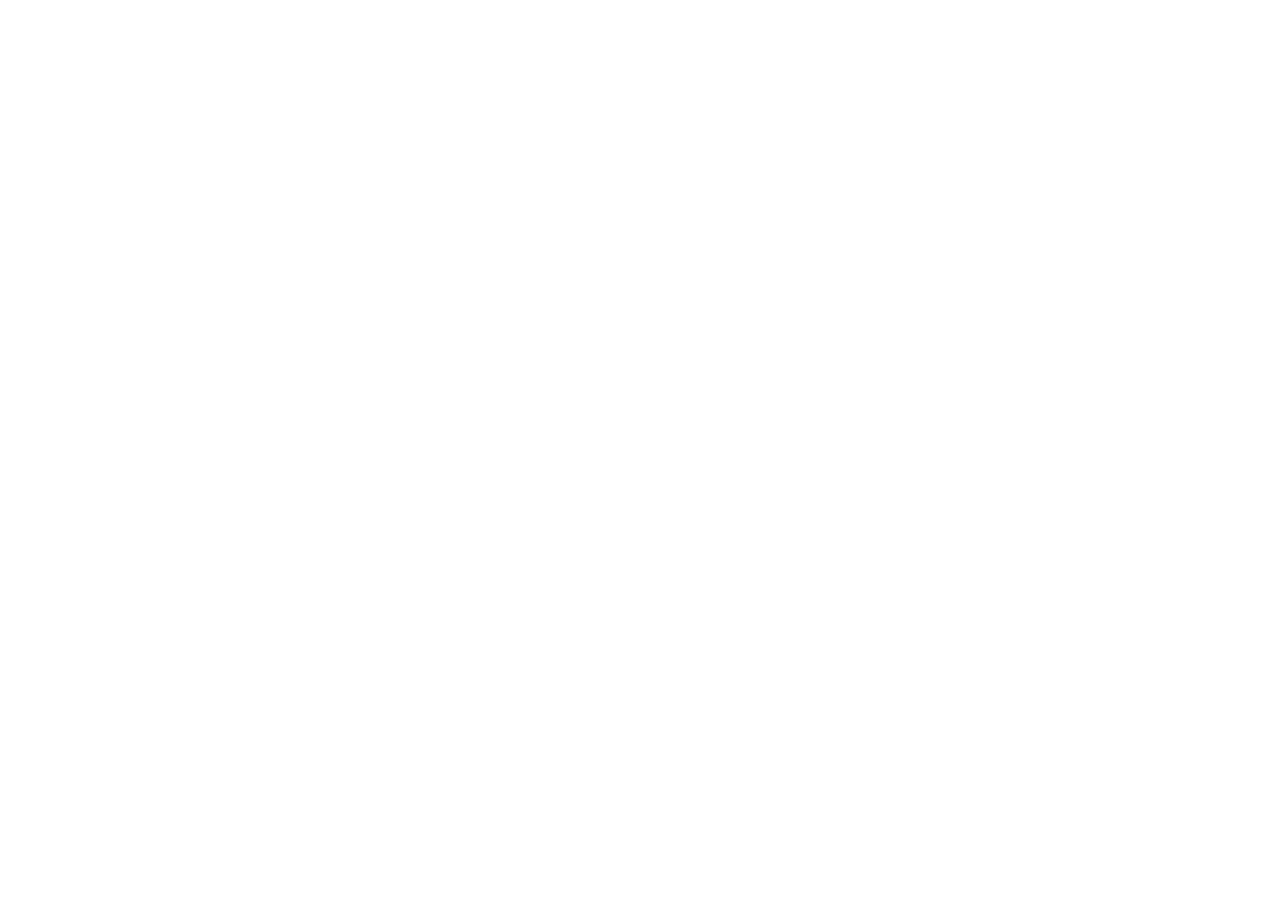
==== index.html @ 3b9918c1 "ready for project" ====
<!DOCTYPE html>
<html lang="en">
<head>
    <meta charset="UTF-8">
    <meta http-equiv="X-UA-Compatible" content="IE=edge">
    <meta name="viewport" content="width=device-width, initial-scale=1.0">
    <title>world-cup</title>
    <!-- font-awesome -->
    <link rel="stylesheet" href="https://cdnjs.cloudflare.com/ajax/libs/font-awesome/6.1.1/css/all.min.css">

    <!-- css file  -->
    <link rel="stylesheet" href="css/style.css">
</head>
<body>
    
</body>
</html>
---- css/style.css ----
/*==========================
    Google Fonts Poppins
================================*/
@import url('https://fonts.googleapis.com/css2?family=Exo+2:wght@400;500;600;700&family=Inter:wght@400;600;700&family=Oswald:wght@400;600;700&family=Poppins:wght@400;500;600&display=swap');



/* =====================
    Website map
    1. header
       * .header-container
        1.1 .navigation
            1. .logo
            2. .navbar

        1.2 .header-banner
            1. .banner-content
            2. .banner-image
    2. main
        2.1 company-logo
            1. logos

        2.2 electric-device
            1. collection-title
            2. devices
        2.3 feature-product
            1 .product-container
            2. .product-image
            3. .product-content
    3. footer
        1. container
         2.social-icons
===========================*/



/* ================================
    Typography
===================================*/
*{
    margin:0;
    padding:0;
    box-sizing:border-box;
    transition:all .2s linear;
    text-decoration:none;
    list-style:none;
}
ul {
    list-style:none;
}
body {
    font-family:"Poppins", sans-serif;
}
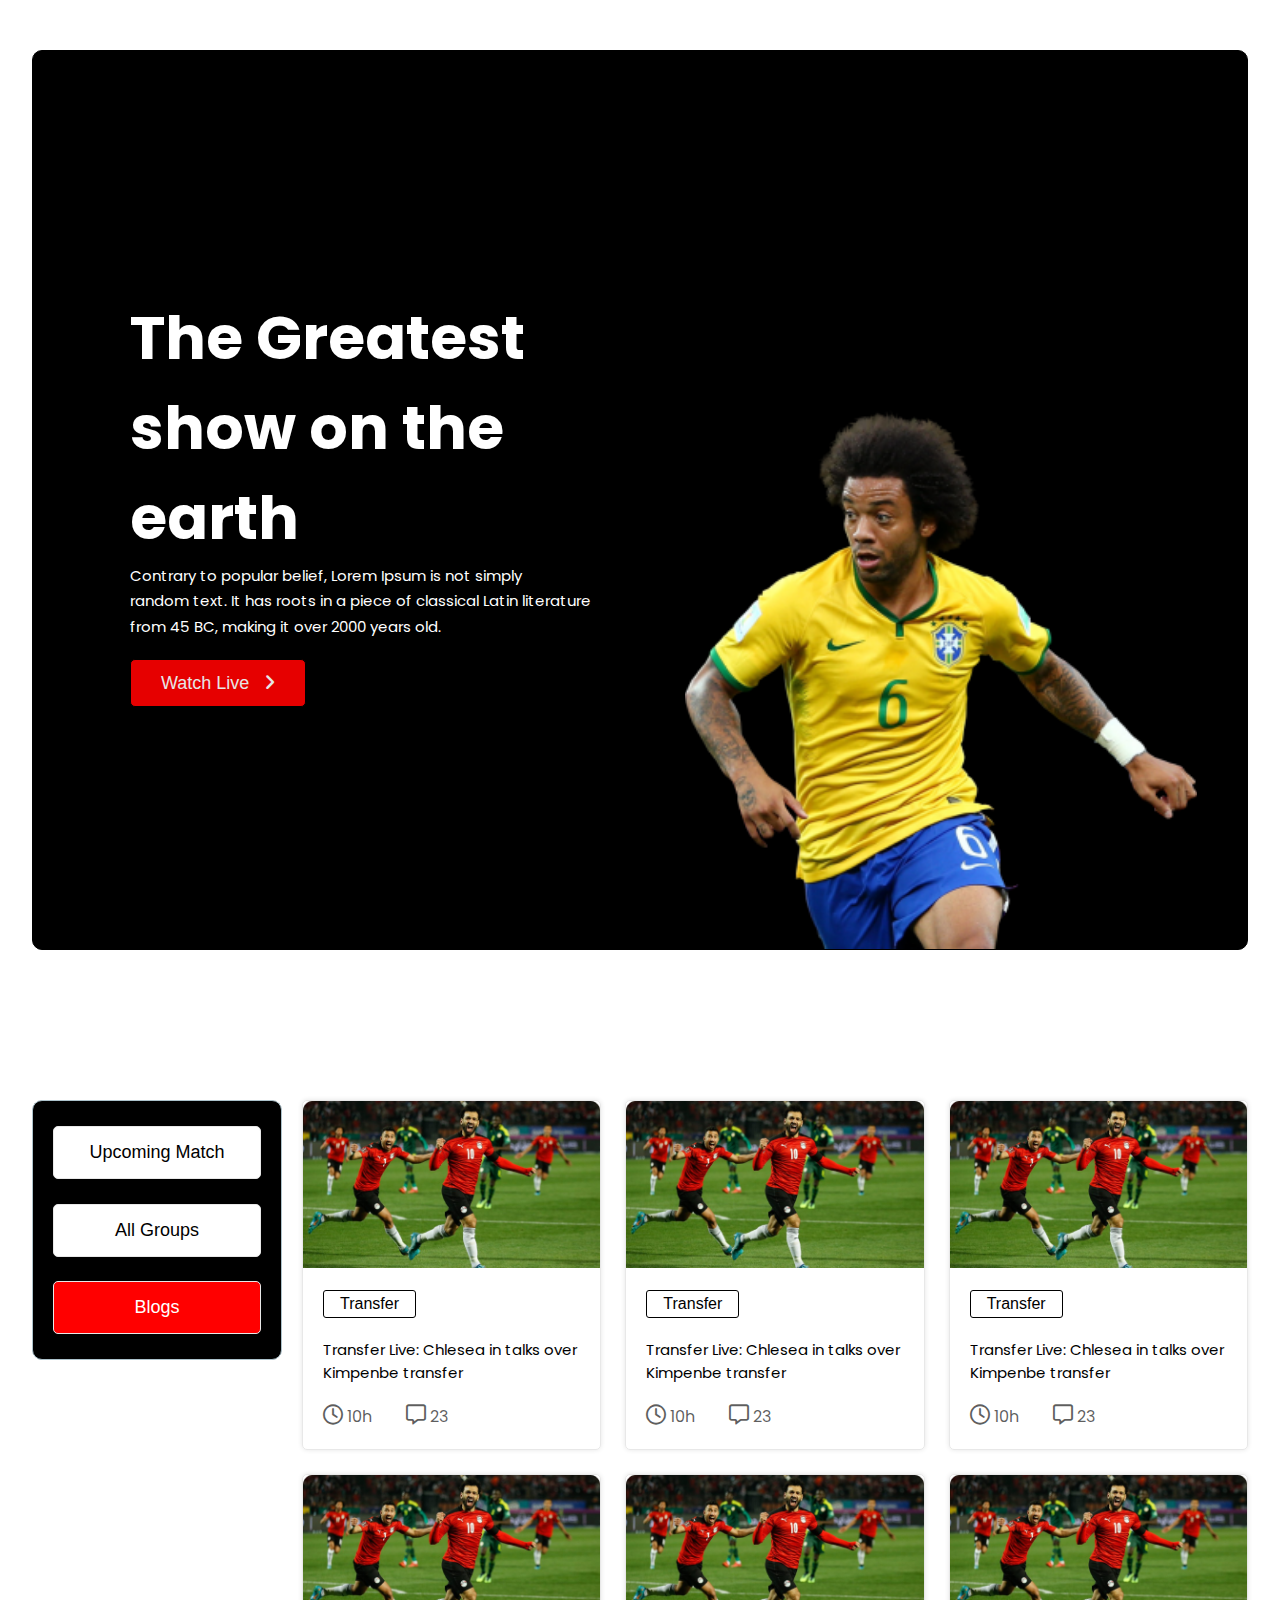
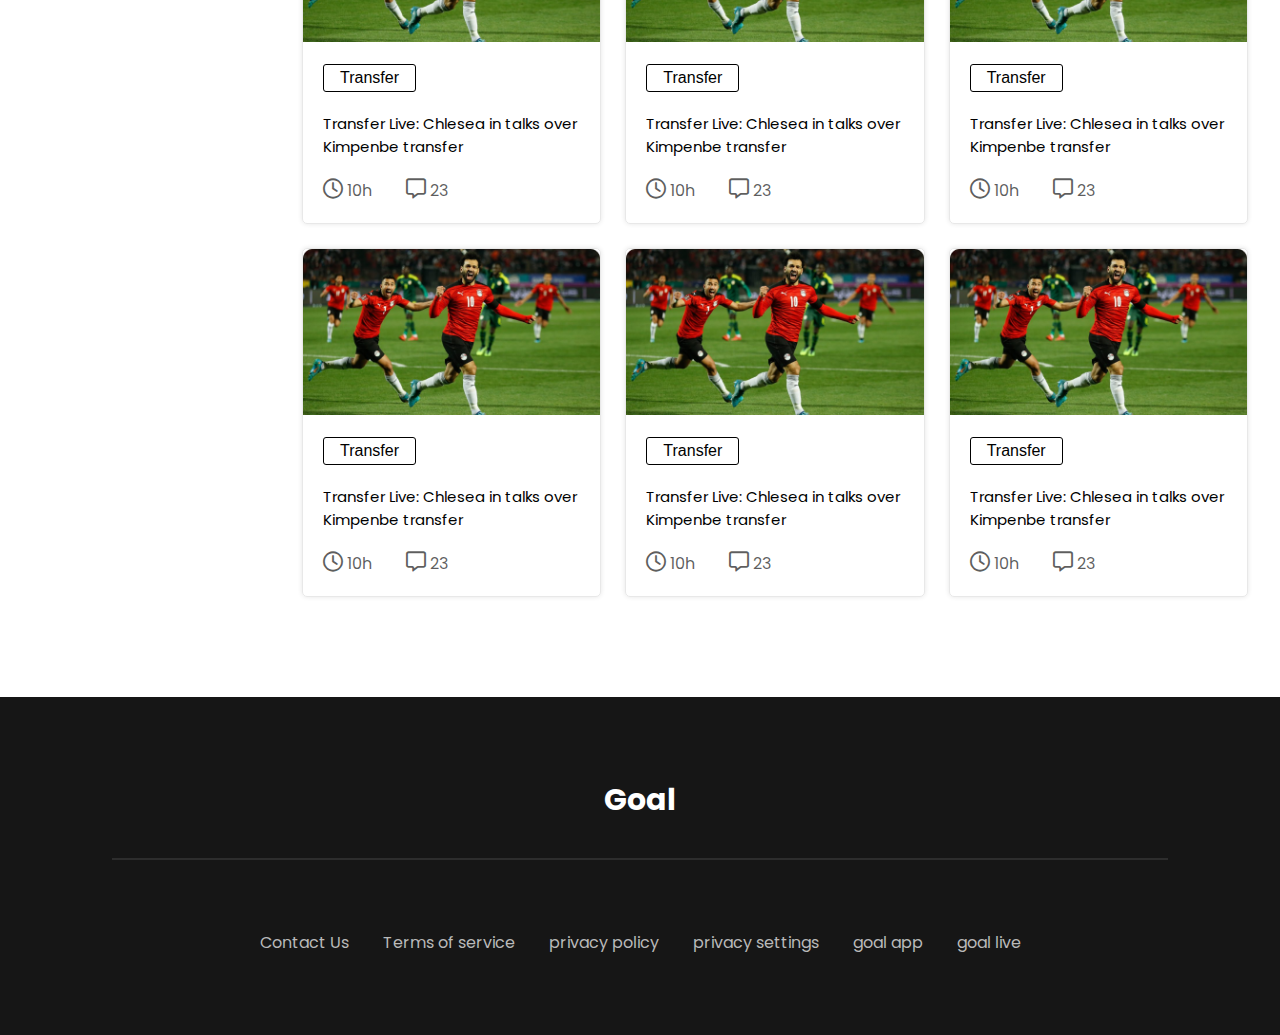
==== commit 03eaf851: "computer version complete" ====
--- a/index.html
+++ b/index.html
@@ -12,6 +12,136 @@
     <link rel="stylesheet" href="css/style.css">
 </head>
 <body>
-    
+    <!--header-->
+    <header class="header">
+        <div class="container">
+            <div class="header-banner">
+                <div class="banner-content">
+                    <h1>The Greatest<br> show on the<br> earth</h1>
+                    <p>Contrary to popular belief, Lorem Ipsum is not simply<br>  random text. It has roots in a piece of classical Latin literature<br> from 45 BC, making it over 2000 years old.</p>
+                    <button><a href="#">watch live <i class="fa fa-angle-right"></i></a></button>
+                </div>
+                <div class="banner-image">
+                    <img src="images/Banner Image.png" alt="banner-image">
+                </div>
+            </div>
+        </div>
+    </header>
+
+
+    <main>
+        <div class="container">
+            <section class="update-news">
+                <div class="short-menu">
+                    <button>upcoming match</button>
+                    <button>all groups</button>
+                    <button class="active">blogs</button>
+                </div>
+                <div class="blogs">
+                    <div class="blog">
+                        <img src="images/Blog Image.png" alt="blog-images">
+                        <div class="blog-content">
+                            <button>transfer</button>
+                            <p>Transfer Live: Chlesea in talks over Kimpenbe transfer</p>
+                            <span><i class="fa-regular fa-clock"></i> 10h</span>
+                            <span><i class="fa-regular  fa-message"></i> 23</span>
+                        </div>
+                    </div>
+                    <div class="blog">
+                        <img src="images/Blog Image.png" alt="blog-images">
+                        <div class="blog-content">
+                            <button>transfer</button>
+                            <p>Transfer Live: Chlesea in talks over Kimpenbe transfer</p>
+                            <span><i class="fa-regular fa-clock"></i> 10h</span>
+                            <span><i class="fa-regular  fa-message"></i> 23</span>
+                        </div>
+                    </div>
+                    <div class="blog">
+                        <img src="images/Blog Image.png" alt="blog-images">
+                        <div class="blog-content">
+                            <button>transfer</button>
+                            <p>Transfer Live: Chlesea in talks over Kimpenbe transfer</p>
+                            <span><i class="fa-regular fa-clock"></i> 10h</span>
+                            <span><i class="fa-regular  fa-message"></i> 23</span>
+                        </div>
+                    </div>
+                    <div class="blog">
+                        <img src="images/Blog Image.png" alt="blog-images">
+                        <div class="blog-content">
+                            <button>transfer</button>
+                            <p>Transfer Live: Chlesea in talks over Kimpenbe transfer</p>
+                            <span><i class="fa-regular fa-clock"></i> 10h</span>
+                            <span><i class="fa-regular  fa-message"></i> 23</span>
+                        </div>
+                    </div>
+                    <div class="blog">
+                        <img src="images/Blog Image.png" alt="blog-images">
+                        <div class="blog-content">
+                            <button>transfer</button>
+                            <p>Transfer Live: Chlesea in talks over Kimpenbe transfer</p>
+                            <span><i class="fa-regular fa-clock"></i> 10h</span>
+                            <span><i class="fa-regular  fa-message"></i> 23</span>
+                        </div>
+                    </div>
+                    <div class="blog">
+                        <img src="images/Blog Image.png" alt="blog-images">
+                        <div class="blog-content">
+                            <button>transfer</button>
+                            <p>Transfer Live: Chlesea in talks over Kimpenbe transfer</p>
+                            <span><i class="fa-regular fa-clock"></i> 10h</span>
+                            <span><i class="fa-regular  fa-message"></i> 23</span>
+                        </div>
+                    </div>
+                    <div class="blog">
+                        <img src="images/Blog Image.png" alt="blog-images">
+                        <div class="blog-content">
+                            <button>transfer</button>
+                            <p>Transfer Live: Chlesea in talks over Kimpenbe transfer</p>
+                            <span><i class="fa-regular fa-clock"></i> 10h</span>
+                            <span><i class="fa-regular  fa-message"></i> 23</span>
+                        </div>
+                    </div>
+                    <div class="blog">
+                        <img src="images/Blog Image.png" alt="blog-images">
+                        <div class="blog-content">
+                            <button>transfer</button>
+                            <p>Transfer Live: Chlesea in talks over Kimpenbe transfer</p>
+                            <span><i class="fa-regular fa-clock"></i> 10h</span>
+                            <span><i class="fa-regular  fa-message"></i> 23</span>
+                        </div>
+                    </div>
+                    <div class="blog">
+                        <img src="images/Blog Image.png" alt="blog-images">
+                        <div class="blog-content">
+                            <button>transfer</button>
+                            <p>Transfer Live: Chlesea in talks over Kimpenbe transfer</p>
+                            <span><i class="fa-regular fa-clock"></i> 10h</span>
+                            <span><i class="fa-regular  fa-message"></i> 23</span>
+                        </div>
+                    </div>
+                </div>
+            </section>
+        </div>
+    </main>
+
+    <!--footer-->
+    <footer class="footer">
+        <div class="container">
+            <h4>Goal</h4>
+            <hr>
+            <div class="footer-nav">
+                <nav>
+                    <ul>
+                        <li><a href="#">Contact Us</a></li>
+                        <li><a href="#">Terms of service</a></li>
+                        <li><a href="#">privacy policy</a></li>
+                        <li><a href="#">privacy settings</a></li>
+                        <li><a href="#">goal app</a></li>
+                        <li><a href="#">goal live</a></li>
+                    </ul>
+                </nav>
+            </div>
+        </div>
+    </footer>
 </body>
-</html>+</html> --- a/css/style.css
+++ b/css/style.css
@@ -50,4 +50,210 @@
 }
 body {
     font-family:"Poppins", sans-serif;
+    width:100%;
+}
+/* ================================
+    common class
+===================================*/
+.container {
+    width:95%;
+    margin:auto;
+}
+
+/* ================================
+  division style
+===================================*/
+.header {
+    padding:50px 0;
+}
+.header-banner {
+    border:1px solid black;
+    display:flex;
+    justify-content:space-between;
+    background:black;
+    color:white;
+    border-radius:10px;
+    align-items:center;
+    position:relative;
+    overflow:hidden;
+    height:100vh;
+}
+.banner-content {
+   margin-left:8%;
+}
+.banner-content h1 {
+    font-size:60px;
+}
+.banner-content p {
+    font-size:15px;
+    font-weight:normal;
+    font-style:noral;
+    line-height:1.7em;
+}
+.banner-content button {
+    height:3rem;
+    width:11rem;
+    outline:none;
+    border:none;
+    background:red;
+    margin-top:20px;
+    border-radius:5px;
+    opacity:.9;
+    border:1px solid black;
+    transition:1s;
+}
+.banner-content button:hover {
+    box-shadow:inset 30rem 0 0 white;
+    border:1px solid white;
+    background:transparent;
+}
+.banner-content button:hover a {
+    color:black;
+}
+.banner-content button a {
+    color:white;
+    text-transform:capitalize;
+    font-size:18px;
+}
+.banner-content button a i {
+    margin-left:10px;
+}
+.banner-image {
+}
+.banner-image img {
+    width: 40vw;
+    position:absolute;
+    bottom:0;right:50px;
+
+}
+
+
+/* blogs */
+.update-news {
+    display:flex;
+    justify-content:space-between;
+    margin:100px 0;
+    
+}
+.short-menu {
+    border:1px solid #ADC2CB;
+    background:black;
+    display:flex;
+    flex-flow:column;
+    align-items:center;
+    justify-content:space-evenly;
+    height:260px;
+    padding:0 20px;
+    border-radius:10px;
+    margin-right:20px;
+}
+.short-menu button {
+    border:1px solid #E8E8E8;
+    outline:none;
+    font-size:18px;
+    border-radius:5px;
+    padding:15px 30px;
+    width:13rem;
+    text-transform:capitalize;
+    background:white;
+}
+.short-menu button.active {
+    background:red;
+    color:white;
+}
+.blogs {
+    display:grid;
+    grid-template-columns:repeat(3, 1fr);
+    grid-gap:24px;
+}
+.blog {
+    box-shadow:0 0 5px rgba(0,0,0,.1);
+    border-radius:5px;
+    border:1px solid #E8E8E8;
+}
+.blog img {
+    width:100%;
+    height:auto;
+}
+.blog-content {
+    padding-left:20px;
+    padding-bottom:20px;
+}
+.blog button {
+    padding:4px 16px;
+    background:transparent;
+    border:1px solid black;
+    border-radius:3px;
+    text-transform:capitalize;
+    margin:15px 0 0 0;
+    font-size:16px;
+    cursor:pointer;
+}
+.blog p {
+    font-size:15px;
+    margin:20px 0;
+}
+.blog span {
+    margin-right:30px;
+}
+.blog span i {
+    font-size:20px;
+    color: rgba(22, 22, 22, 0.7);
+}
+.blog span {
+    font-size:16px;
+    color: rgba(22, 22, 22, 0.7);
+}
+
+/* footer */
+.footer {
+    background:#161616;
+}
+.footer .container {
+    padding:80px;
+    text-align:center;
+}
+.footer h4 {
+    color:white;
+    font-size:30px;
+}
+.footer hr {
+    margin-top:35px;
+    border: 1px solid rgba(255, 255, 255, 0.1);
+}
+.footer ul {
+    margin-top:70px;
+}
+.footer ul li{
+    display:inline-block;
+}
+.footer ul li a{
+    color:#B9B9B9;
+    font-size:16px;
+    margin:0 15px;
+}
+
+
+
+
+
+
+
+@media (min-width:468px) and (max-width:768px){
+    .update-news {
+        flex-flow:column;
+    }
+    .short-menu {
+        flex-flow:row;
+        height:auto;
+        background:transparent;
+        border:0;
+        margin:
+    }
+    .shor-menu button {
+
+    }
+    .blogs {
+        grid-template-columns:repeat(2, 1fr);
+    }
 }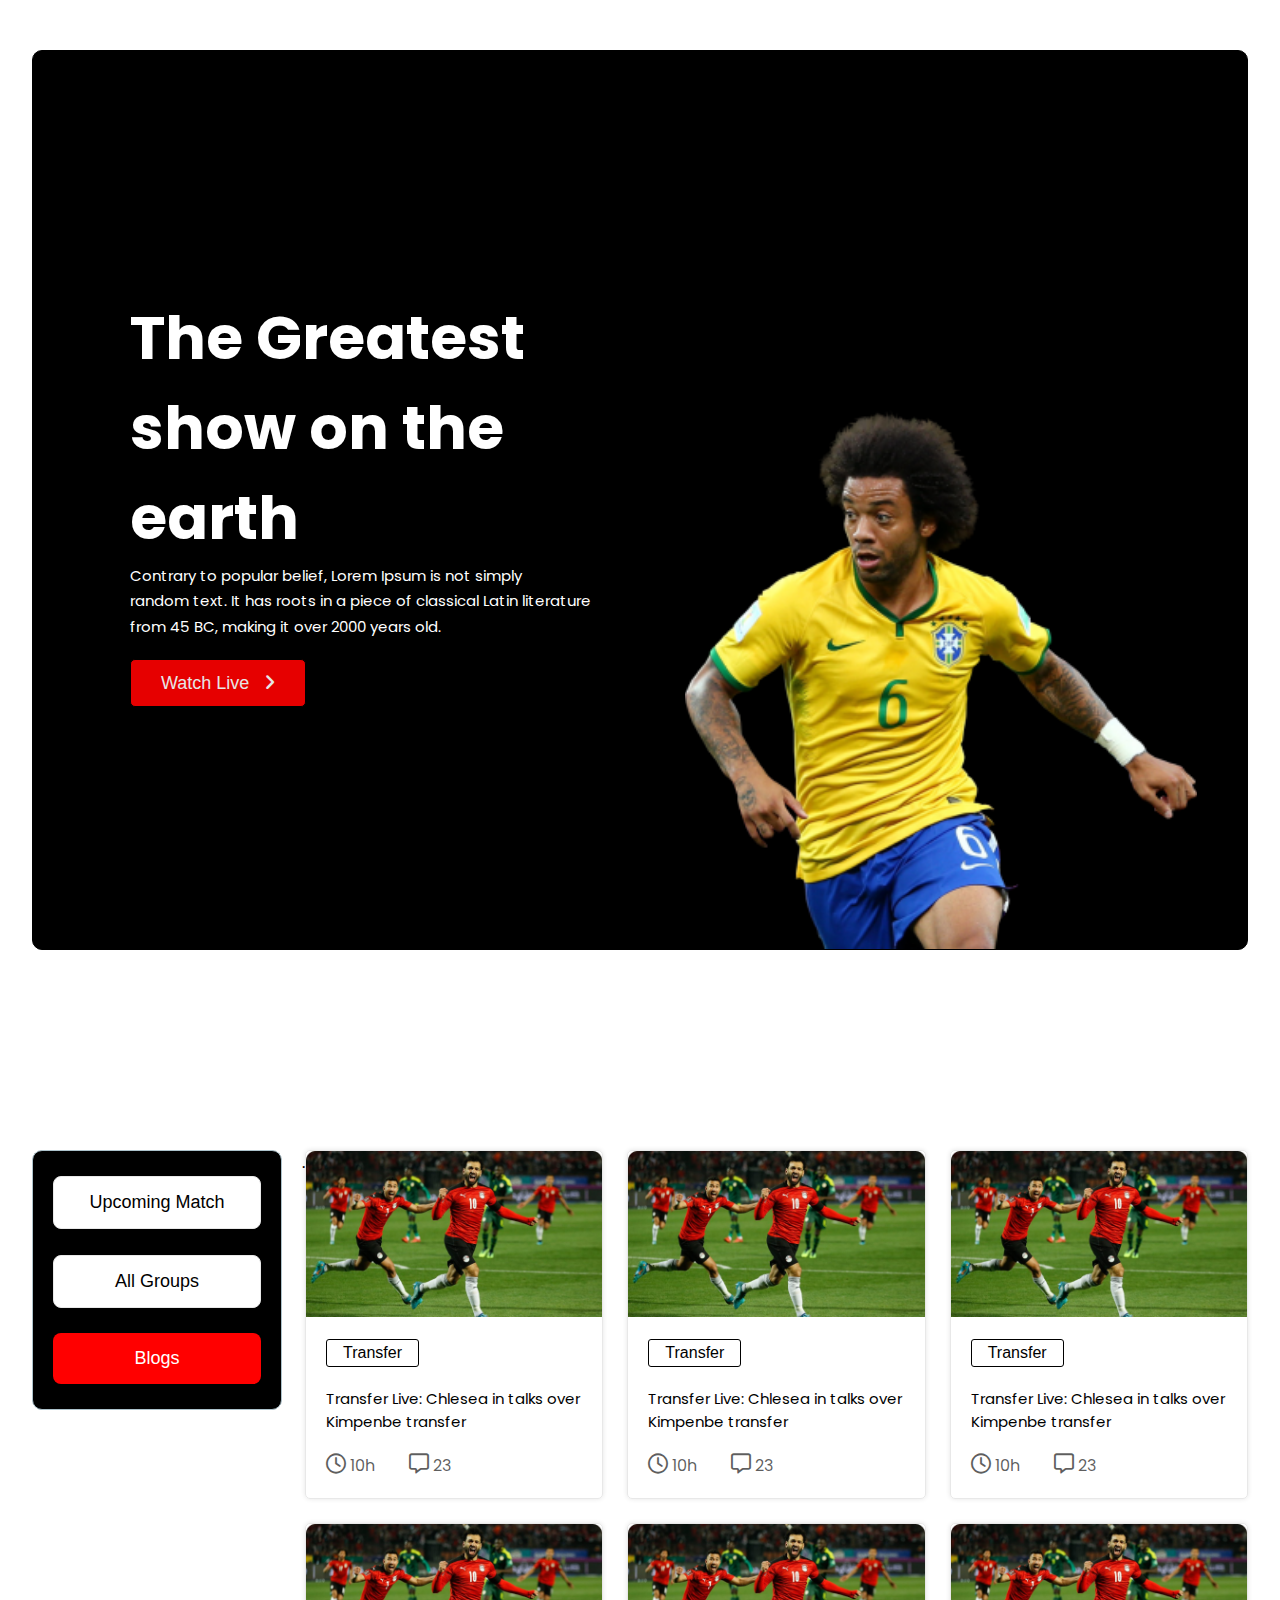
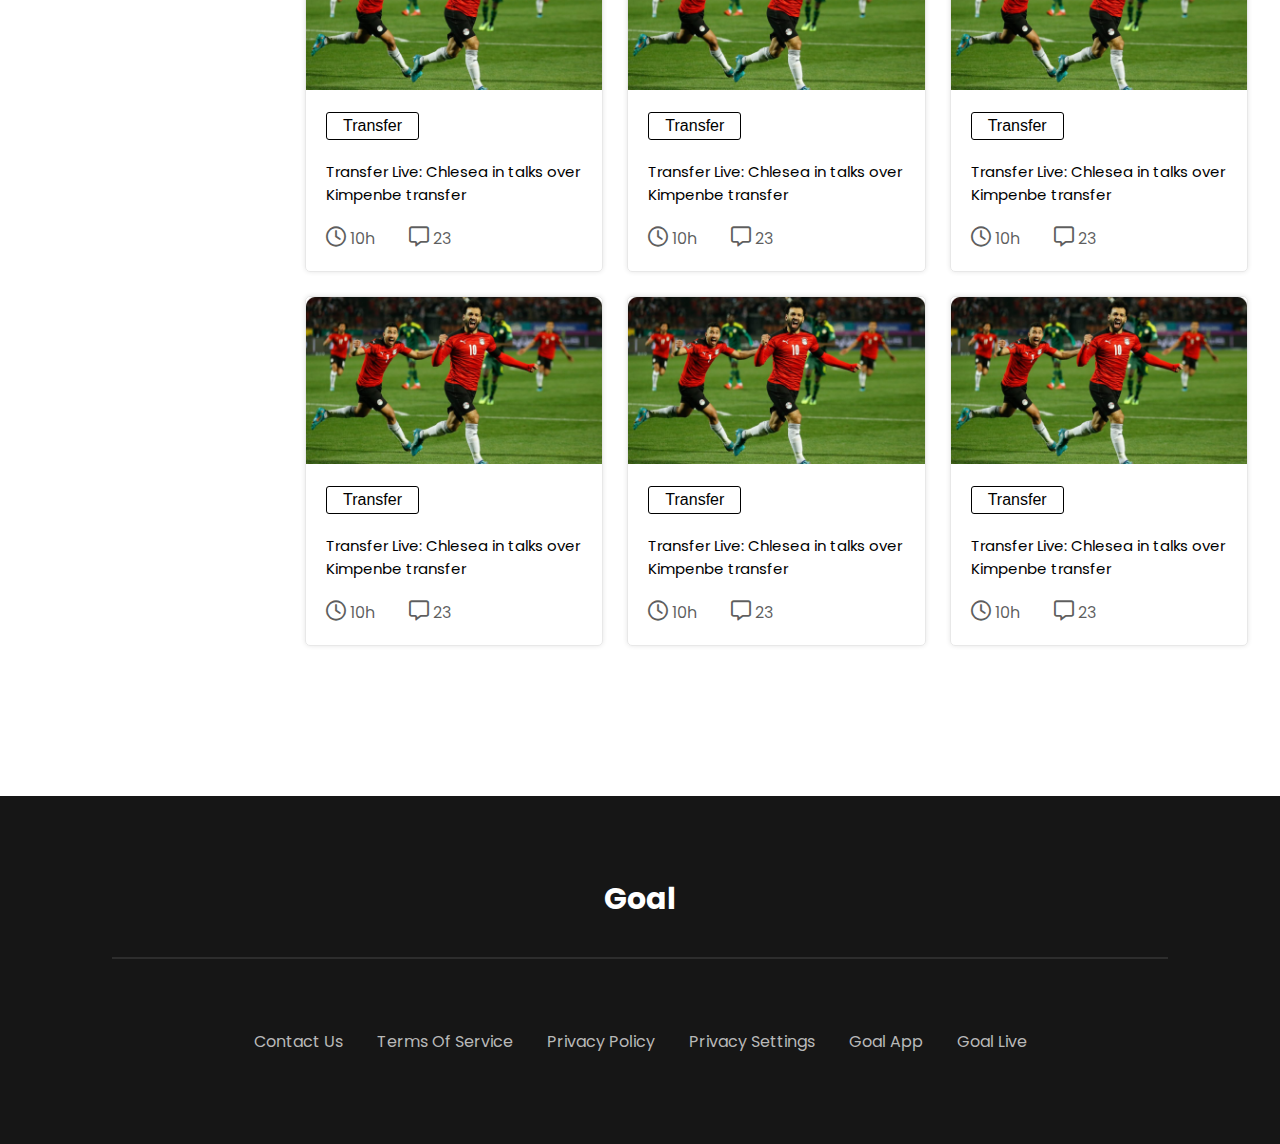
==== commit 45f0592b: "tab and mobile responsive" ====
--- a/index.html
+++ b/index.html
@@ -33,10 +33,11 @@
         <div class="container">
             <section class="update-news">
                 <div class="short-menu">
-                    <button>upcoming match</button>
+                    <a href="upcoming.html"><button id="up"> upcoming match</button></a>
                     <button>all groups</button>
-                    <button class="active">blogs</button>
+                    <a href="blog.html"><button class="active">blogs</button></a>
                 </div>
+                .
                 <div class="blogs">
                     <div class="blog">
                         <img src="images/Blog Image.png" alt="blog-images">
@@ -92,7 +93,7 @@
                             <span><i class="fa-regular  fa-message"></i> 23</span>
                         </div>
                     </div>
-                    <div class="blog">
+                    <div class="blog hide-blog">
                         <img src="images/Blog Image.png" alt="blog-images">
                         <div class="blog-content">
                             <button>transfer</button>
@@ -101,7 +102,7 @@
                             <span><i class="fa-regular  fa-message"></i> 23</span>
                         </div>
                     </div>
-                    <div class="blog">
+                    <div class="blog hide-blog">
                         <img src="images/Blog Image.png" alt="blog-images">
                         <div class="blog-content">
                             <button>transfer</button>
@@ -110,7 +111,7 @@
                             <span><i class="fa-regular  fa-message"></i> 23</span>
                         </div>
                     </div>
-                    <div class="blog">
+                    <div class="blog hide-blog">
                         <img src="images/Blog Image.png" alt="blog-images">
                         <div class="blog-content">
                             <button>transfer</button>
@@ -119,8 +120,12 @@
                             <span><i class="fa-regular  fa-message"></i> 23</span>
                         </div>
                     </div>
+                   
                 </div>
             </section>
+            <div class="viewall">
+                <button>view all</button>
+            </div>
         </div>
     </main>
 
--- a/css/style.css
+++ b/css/style.css
@@ -129,11 +129,13 @@
 
 
 /* blogs */
+main .container {
+    padding:100px 0;
+}
 .update-news {
     display:flex;
     justify-content:space-between;
-    margin:100px 0;
-    
+    margin:50px 0;
 }
 .short-menu {
     border:1px solid #ADC2CB;
@@ -151,20 +153,41 @@
     border:1px solid #E8E8E8;
     outline:none;
     font-size:18px;
-    border-radius:5px;
+    border-radius:8px;
     padding:15px 30px;
     width:13rem;
     text-transform:capitalize;
     background:white;
+    cursor:pointer;
+}
+.short-menu button:hover {
+    box-shadow:inset 30rem 0 0 red;
+    color:white;
 }
 .short-menu button.active {
     background:red;
     color:white;
+    border:none;
 }
 .blogs {
     display:grid;
     grid-template-columns:repeat(3, 1fr);
     grid-gap:24px;
+}
+.viewall {
+    text-align:center;
+    display:none;
+}
+.viewall button{
+    font-size:18px;
+    outline:none;
+    border:none;
+    background:red;
+    padding:15px 20px;
+    color:white;
+    border-radius:5px;
+    width:10rem;
+    text-transform:capitalize;
 }
 .blog {
     box-shadow:0 0 5px rgba(0,0,0,.1);
@@ -226,34 +249,123 @@
 }
 .footer ul li{
     display:inline-block;
+    margin-bottom:10px;
 }
 .footer ul li a{
     color:#B9B9B9;
     font-size:16px;
     margin:0 15px;
-}
-
-
-
-
-
-
-
-@media (min-width:468px) and (max-width:768px){
+    text-transform:capitalize;
+}
+
+/* ==============
+    upcoming
+======================= */
+.upcoming-match {
+    display:grid;
+    grid-template-columns:repeat(3, 1fr);
+    grid-gap:24px;
+}
+.match {
+    box-shadow:0 0 5px rgba(0,0,0,.1);
+    border-radius:5px;
+    border:1px solid #E8E8E8;
+    display:flex;
+    flex-flow:column;
+    align-items:center;
+    justify-content:center;
+    text-align:center;
+    padding:40px 20px;
+}
+.match h3 {
+    margin:20px 0 10px 0;
+}
+.match p {
+    font-size:16px;
+    color:#4D4D4D;
+}
+.match .match-info {    
+    display:flex;
+    align-items:center;
+    justify-content:space-between;
+    width:100%;
+}
+.match .match-info h4 {
+    font-size:22px;
+    margin:0 15px;
+}
+.match img {
+    width:100%;
+}
+
+
+
+@media (max-width:768px){
     .update-news {
-        flex-flow:column;
+        flex-flow:column !important;
     }
     .short-menu {
         flex-flow:row;
         height:auto;
         background:transparent;
         border:0;
-        margin:
-    }
-    .shor-menu button {
-
+        margin:0;
+        justify-content:space-between;
+        padding:0;
     }
     .blogs {
         grid-template-columns:repeat(2, 1fr);
     }
+    .hide-blog {
+        display:none;
+    }
+    .viewall {
+        display:block;
+    }
+    .footer ul li{
+        margin-bottom:20px;
+    }
+    .upcoming-match {
+        grid-template-columns:1fr 1fr;
+    }
+    .short-menu {
+        margin:20px 0;
+    }
+    .short-menu button {
+        font-size:13px;
+        width:10rem;
+    }
+}
+
+@media (max-width:480px) {
+    .short-menu {
+        flex-flow:column;
+    }
+    .short-menu button {
+        margin:10px 0;
+    }
+    .short-menu button#up{
+        width:13rem;
+    }
+    .short-menu button:nth-child(2){
+        width:10rem;
+    }
+    .short-menu button:last-child {
+        width:10rem;
+    }
+    .blogs {
+        grid-template-columns:repeat(1, 1fr);
+    }
+    .hide-blog {
+        display:block;
+    }
+    .viewall {
+        display:none;
+    }
+    .footer ul li{
+        display:block;
+    }
+    .upcoming-match {
+        grid-template-columns:1fr;
+    }
 }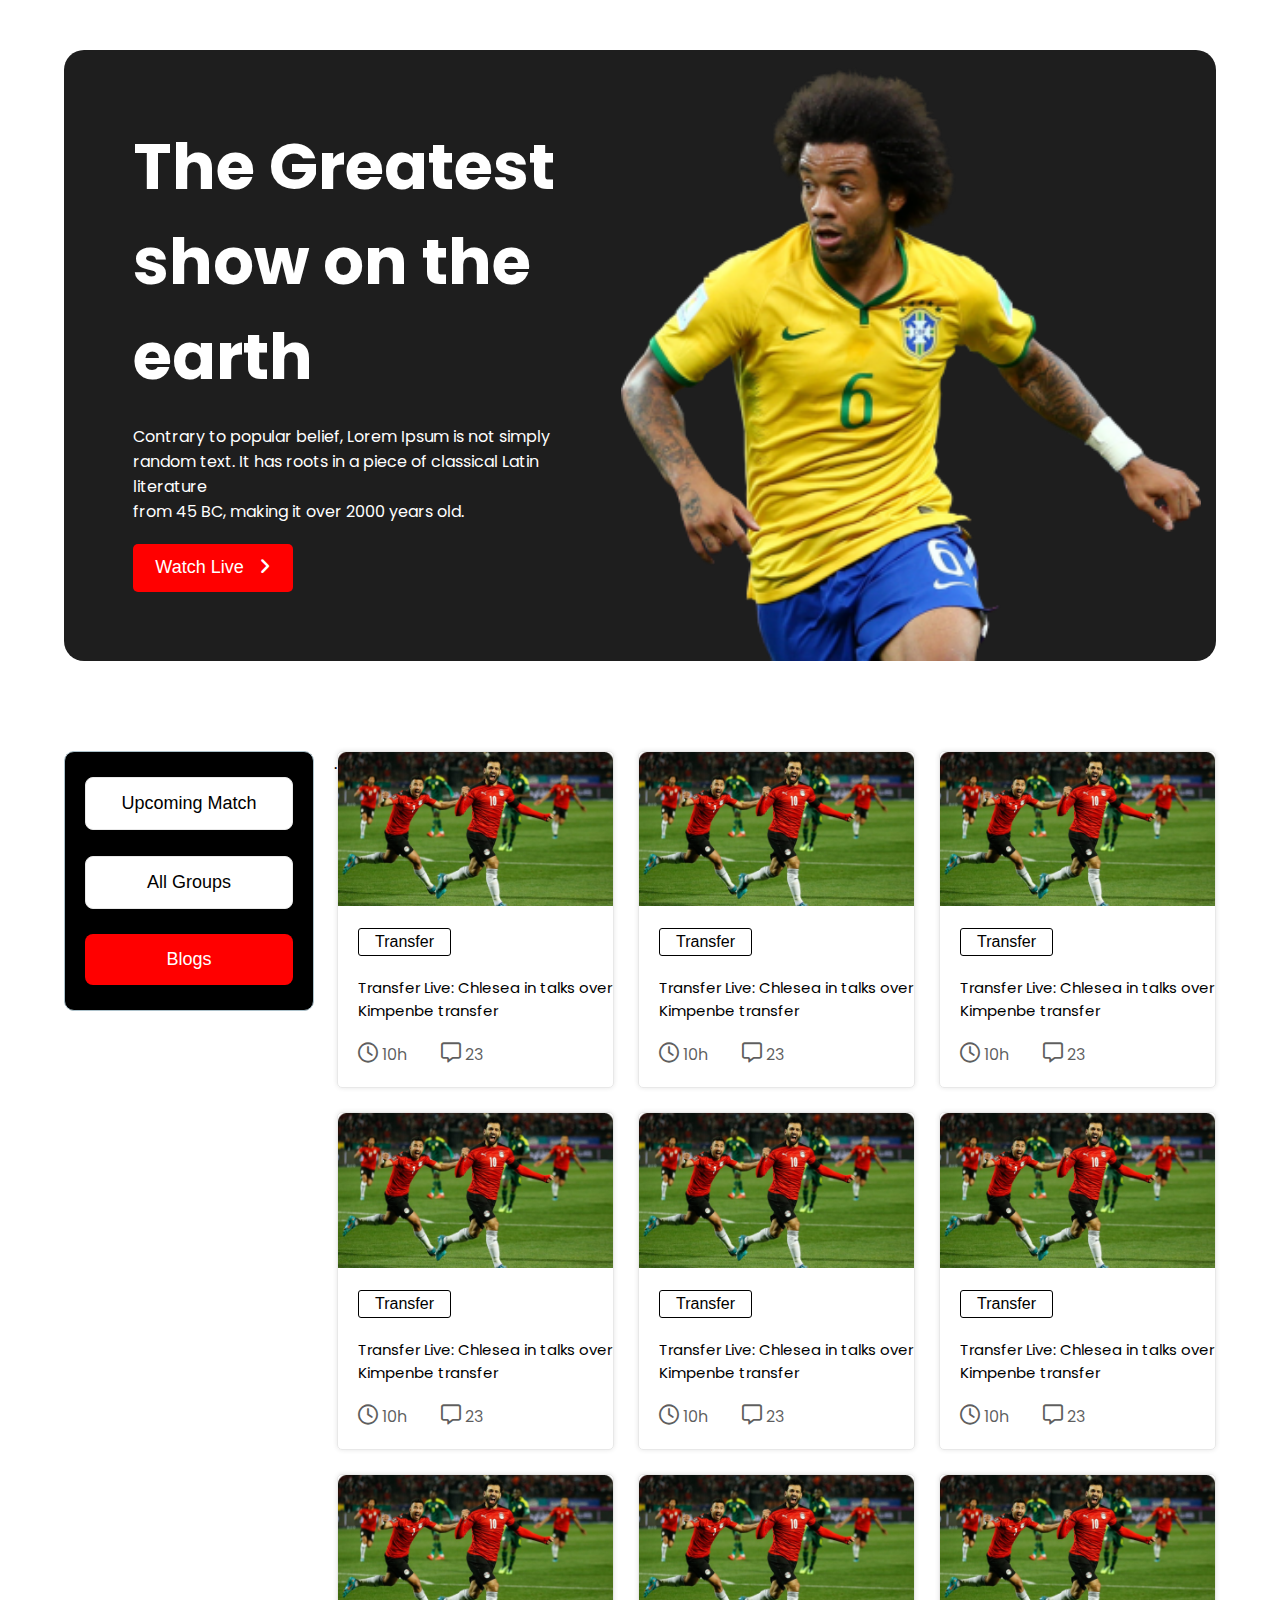
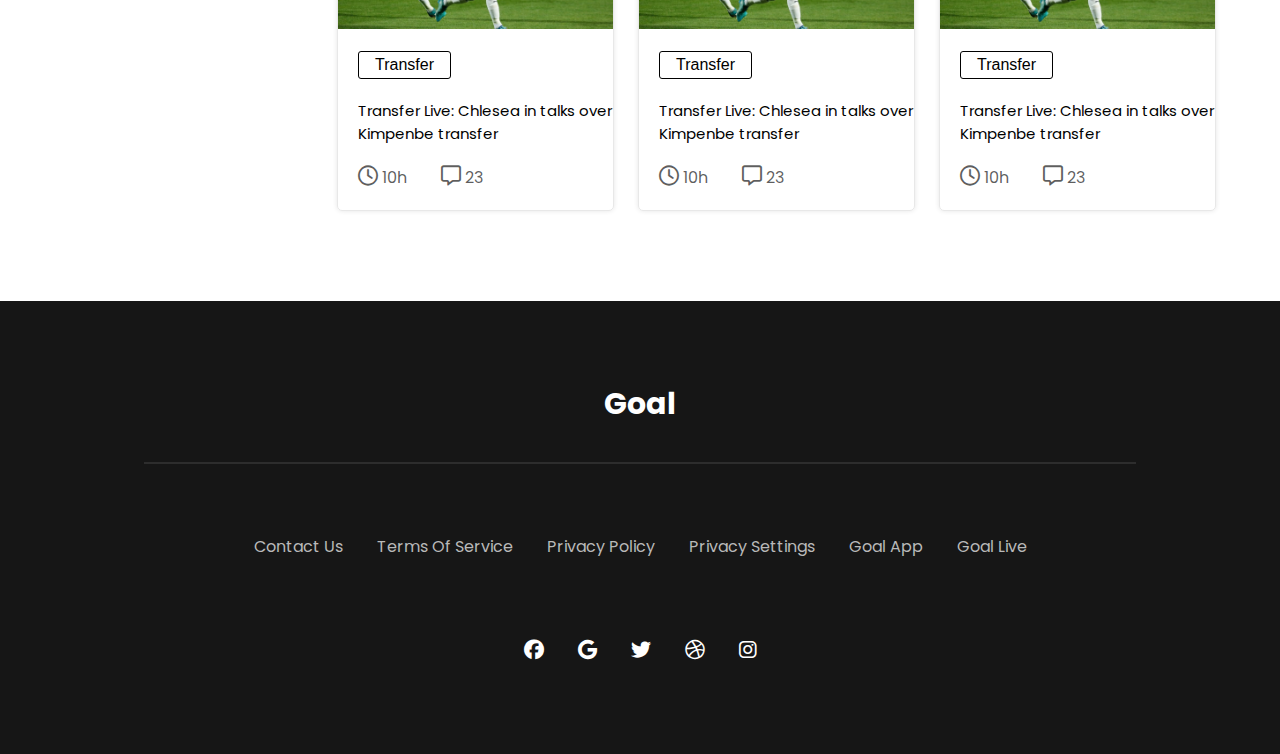
==== commit 27c60afe: "full responsive complete" ====
--- a/index.html
+++ b/index.html
@@ -15,15 +15,13 @@
     <!--header-->
     <header class="header">
         <div class="container">
-            <div class="header-banner">
-                <div class="banner-content">
-                    <h1>The Greatest<br> show on the<br> earth</h1>
-                    <p>Contrary to popular belief, Lorem Ipsum is not simply<br>  random text. It has roots in a piece of classical Latin literature<br> from 45 BC, making it over 2000 years old.</p>
-                    <button><a href="#">watch live <i class="fa fa-angle-right"></i></a></button>
-                </div>
-                <div class="banner-image">
-                    <img src="images/Banner Image.png" alt="banner-image">
-                </div>
+            <div class="banner-content">
+                <h1>The Greatest<br> show on the<br> earth</h1>
+                <p>Contrary to popular belief, Lorem Ipsum is not simply<br>  random text. It has roots in a piece of classical Latin literature<br> from 45 BC, making it over 2000 years old.</p>
+                <button><a href="#">watch live <i class="fa fa-angle-right"></i></a></button>
+            </div>
+            <div class="banner-image">
+                <img src="images/Banner Image.png" alt="banner-image">
             </div>
         </div>
     </header>
@@ -144,6 +142,13 @@
                         <li><a href="#">goal app</a></li>
                         <li><a href="#">goal live</a></li>
                     </ul>
+                    <ul class="social-link">
+                        <li><a target="_blank" href="http://www.facebook.com"><i class="fa-brands fa-facebook"></i></a></li>
+                        <li><a target="_blank" href="http://www.google.com"><i class="fa-brands fa-google"></i></a></li>
+                        <li><a target="_blank" href="http://www.twitter.com"><i class="fa-brands fa-twitter"></i></a></li>
+                        <li><a target="_blank" href="http://www.dribbble.com"><i class="fa-brands fa-dribbble"></i></a></li>
+                        <li><a target="_blank" href="http://www.instagram.com"><i class="fa-brands fa-instagram"></i></a></li>
+                    </ul>
                 </nav>
             </div>
         </div>
--- a/css/style.css
+++ b/css/style.css
@@ -56,81 +56,66 @@
     common class
 ===================================*/
 .container {
-    width:95%;
+    width:90%;
     margin:auto;
 }
 
 /* ================================
   division style
-===================================*/
-.header {
-    padding:50px 0;
-}
-.header-banner {
-    border:1px solid black;
-    display:flex;
-    justify-content:space-between;
-    background:black;
-    color:white;
-    border-radius:10px;
-    align-items:center;
-    position:relative;
+=========================== */
+/* header */
+header{
+    margin-top:50px;
+}
+header .container {
+    width:90%;
+    background:#1E1E1E;
+    color:white;
+    display:grid;
+    grid-template-columns:1fr 1fr;
     overflow:hidden;
-    height:100vh;
+    border-radius:20px;
 }
 .banner-content {
-   margin-left:8%;
+    margin:12%;
+}
+.banner-content p {
+    margin:20px 0;
+}
+.banner-image {
+    display: flex;
+    height: 100%;
+    justify-content: center;
+    margin-top:3%;
+    margin-right:5%;
 }
 .banner-content h1 {
-    font-size:60px;
-}
-.banner-content p {
-    font-size:15px;
-    font-weight:normal;
-    font-style:noral;
-    line-height:1.7em;
+    font-size:5vw;
+    
 }
 .banner-content button {
-    height:3rem;
-    width:11rem;
-    outline:none;
-    border:none;
-    background:red;
-    margin-top:20px;
-    border-radius:5px;
-    opacity:.9;
-    border:1px solid black;
-    transition:1s;
-}
-.banner-content button:hover {
-    box-shadow:inset 30rem 0 0 white;
-    border:1px solid white;
-    background:transparent;
-}
-.banner-content button:hover a {
-    color:black;
-}
-.banner-content button a {
-    color:white;
-    text-transform:capitalize;
-    font-size:18px;
-}
-.banner-content button a i {
-    margin-left:10px;
-}
-.banner-image {
-}
-.banner-image img {
-    width: 40vw;
-    position:absolute;
-    bottom:0;right:50px;
-
+    border: 0;
+    outline: none;
+    background: red;
+    padding: 10px 20px;
+    width: 10rem;
+    height: 3rem;
+    font-size: 18px;
+    color: white;
+    text-transform: capitalize;
+    border-radius: 5px;
+}
+.banner-content a {
+    color:white;
+}
+.banner-content i {
+    margin-left: 10px;
 }
 
 
 /* blogs */
 main .container {
-    padding:100px 0;
+    padding:40px 0;
 }
 .update-news {
     display:flex;
@@ -257,6 +242,13 @@
     margin:0 15px;
     text-transform:capitalize;
 }
+.footer i {
+    color:white;
+    font-size:20px;
+}
+.footer a i:hover {
+    color:blue;
+}
 
 /* ==============
     upcoming
@@ -298,7 +290,17 @@
     width:100%;
 }
 
-
+@media all and (max-width:1040px){
+    .blogs {
+        grid-template-columns:repeat(2, 1fr);
+    }
+    .hide-blog {
+        display:none;
+    }
+    .upcoming-match {
+        grid-template-columns:1fr 1fr;
+    }
+}
 
 @media (max-width:768px){
     .update-news {
@@ -336,8 +338,27 @@
         width:10rem;
     }
 }
-
-@media (max-width:480px) {
+@media (max-width:767px) {
+    header .container {
+        grid-template-columns:1fr;
+        justify-content:center;
+        align-items:center;
+    }
+    .banner-content br {
+        display:none;
+    }
+    .banner-content {
+        text-align:center;
+    }
+    .banner-content p {
+        margin:20px;
+        font-size:14px;
+    }
+    .banner-image img {
+        width:auto;
+    }
+}
+@media (max-width:480px){
     .short-menu {
         flex-flow:column;
     }
@@ -365,7 +386,19 @@
     .footer ul li{
         display:block;
     }
+    .footer ul.social-link li {
+        display:inline-block;
+    }
+    .footer ul.social-link li a{
+        margin:3px;
+    }
     .upcoming-match {
         grid-template-columns:1fr;
     }
+    .banner-content h1 {
+        font-size:22px;
+    }
+    .banner-image img{
+        max-width:95%;
+    }
 }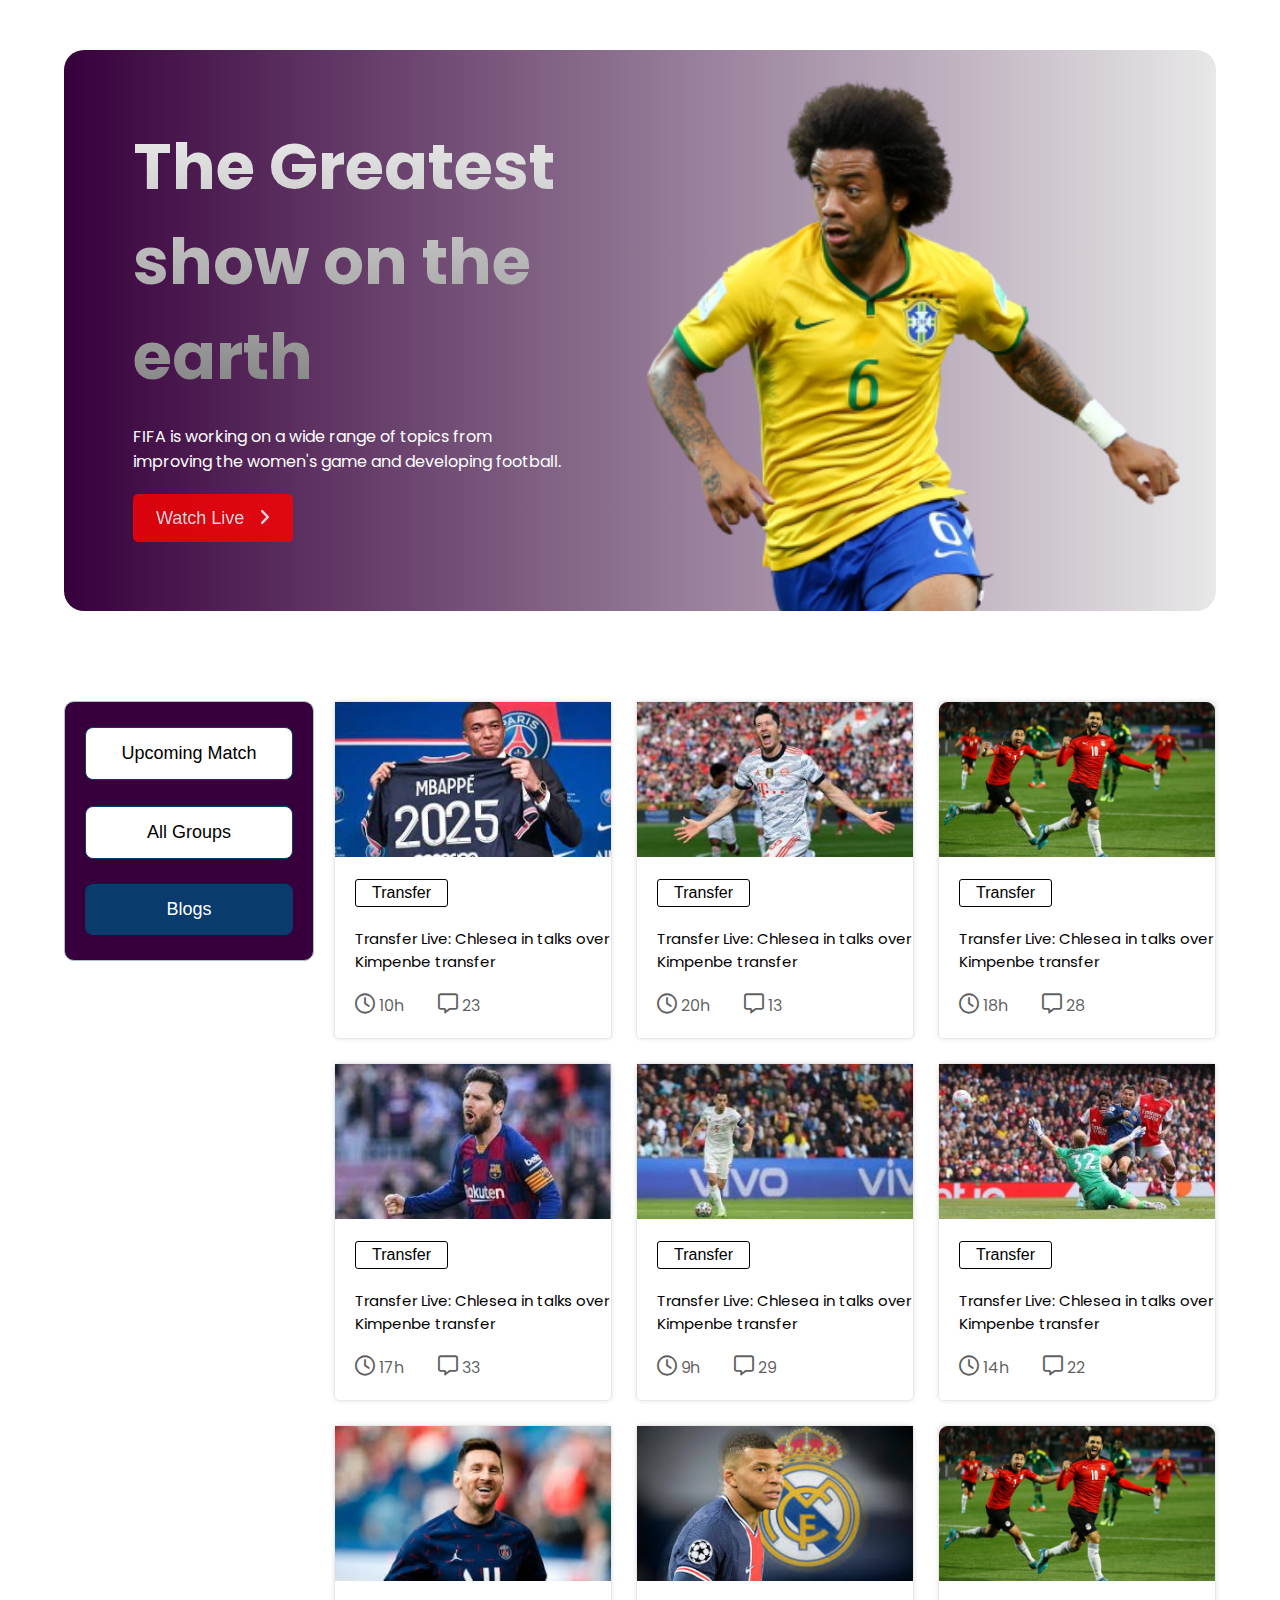
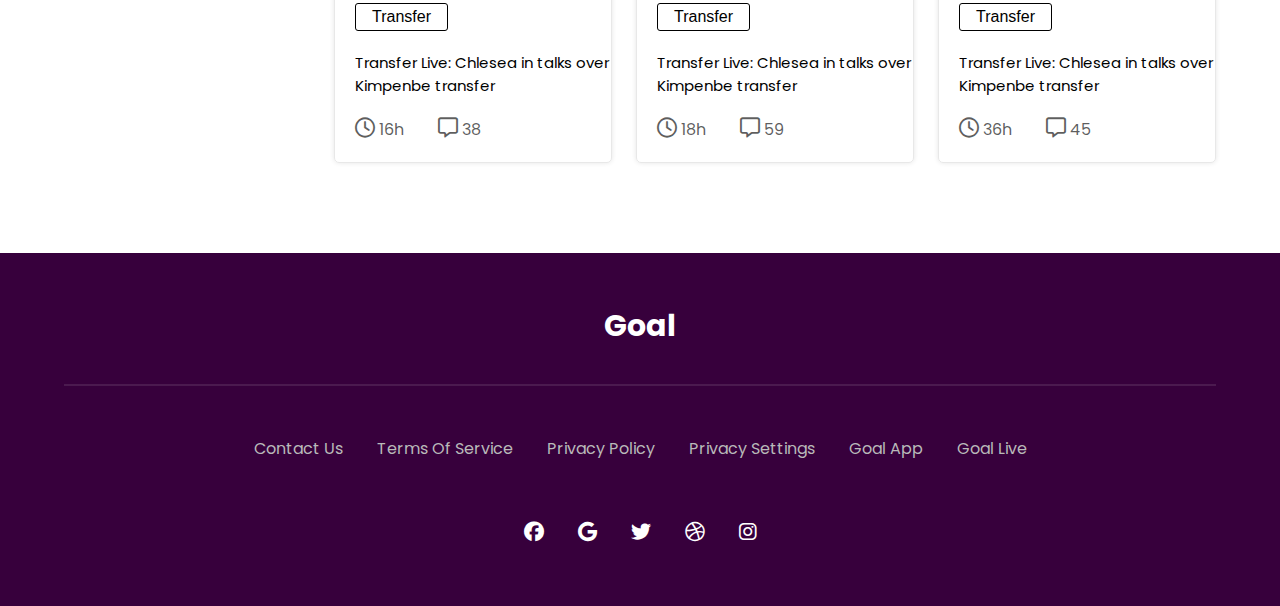
==== commit 5fcd4c49: "fully responsive for all device" ====
--- a/index.html
+++ b/index.html
@@ -5,6 +5,10 @@
     <meta http-equiv="X-UA-Compatible" content="IE=edge">
     <meta name="viewport" content="width=device-width, initial-scale=1.0">
     <title>world-cup</title>
+
+    <!-- favicon -->
+    <link rel="shortcut icon" href="images/favicon.ico" type="image/x-icon">
+
     <!-- font-awesome -->
     <link rel="stylesheet" href="https://cdnjs.cloudflare.com/ajax/libs/font-awesome/6.1.1/css/all.min.css">
 
@@ -12,12 +16,13 @@
     <link rel="stylesheet" href="css/style.css">
 </head>
 <body>
-    <!--header-->
+
+    <!--header start-->
     <header class="header">
         <div class="container">
             <div class="banner-content">
-                <h1>The Greatest<br> show on the<br> earth</h1>
-                <p>Contrary to popular belief, Lorem Ipsum is not simply<br>  random text. It has roots in a piece of classical Latin literature<br> from 45 BC, making it over 2000 years old.</p>
+                <h1>The Greatest show on the earth</h1>
+                <p>FIFA is working on a wide range of topics from improving the women's game and developing football.</p>
                 <button><a href="#">watch live <i class="fa fa-angle-right"></i></a></button>
             </div>
             <div class="banner-image">
@@ -25,20 +30,24 @@
             </div>
         </div>
     </header>
+    <!--header start-->
 
-
+    <!--Main section start-->
     <main>
         <div class="container">
             <section class="update-news">
+
+                <!-- side-menu -->
                 <div class="short-menu">
                     <a href="upcoming.html"><button id="up"> upcoming match</button></a>
                     <button>all groups</button>
                     <a href="blog.html"><button class="active">blogs</button></a>
                 </div>
-                .
+
+                <!-- Blogs -->
                 <div class="blogs">
                     <div class="blog">
-                        <img src="images/Blog Image.png" alt="blog-images">
+                        <img src="images/blog-3.jpg" alt="blog-images">
                         <div class="blog-content">
                             <button>transfer</button>
                             <p>Transfer Live: Chlesea in talks over Kimpenbe transfer</p>
@@ -47,48 +56,66 @@
                         </div>
                     </div>
                     <div class="blog">
-                        <img src="images/Blog Image.png" alt="blog-images">
+                        <img src="images/blog-2.jpg" alt="blog-images">
                         <div class="blog-content">
                             <button>transfer</button>
                             <p>Transfer Live: Chlesea in talks over Kimpenbe transfer</p>
-                            <span><i class="fa-regular fa-clock"></i> 10h</span>
-                            <span><i class="fa-regular  fa-message"></i> 23</span>
+                            <span><i class="fa-regular fa-clock"></i> 20h</span>
+                            <span><i class="fa-regular  fa-message"></i> 13</span>
                         </div>
                     </div>
                     <div class="blog">
-                        <img src="images/Blog Image.png" alt="blog-images">
+                        <img src="images/blog-1.png" alt="blog-images">
                         <div class="blog-content">
                             <button>transfer</button>
                             <p>Transfer Live: Chlesea in talks over Kimpenbe transfer</p>
-                            <span><i class="fa-regular fa-clock"></i> 10h</span>
-                            <span><i class="fa-regular  fa-message"></i> 23</span>
+                            <span><i class="fa-regular fa-clock"></i> 18h</span>
+                            <span><i class="fa-regular  fa-message"></i> 28</span>
                         </div>
                     </div>
                     <div class="blog">
-                        <img src="images/Blog Image.png" alt="blog-images">
+                        <img src="images/blog-6.jpg" alt="blog-images">
                         <div class="blog-content">
                             <button>transfer</button>
                             <p>Transfer Live: Chlesea in talks over Kimpenbe transfer</p>
-                            <span><i class="fa-regular fa-clock"></i> 10h</span>
-                            <span><i class="fa-regular  fa-message"></i> 23</span>
+                            <span><i class="fa-regular fa-clock"></i> 17h</span>
+                            <span><i class="fa-regular  fa-message"></i> 33</span>
                         </div>
                     </div>
                     <div class="blog">
-                        <img src="images/Blog Image.png" alt="blog-images">
+                        <img src="images/blog-5.jpg" alt="blog-images">
                         <div class="blog-content">
                             <button>transfer</button>
                             <p>Transfer Live: Chlesea in talks over Kimpenbe transfer</p>
-                            <span><i class="fa-regular fa-clock"></i> 10h</span>
-                            <span><i class="fa-regular  fa-message"></i> 23</span>
+                            <span><i class="fa-regular fa-clock"></i> 9h</span>
+                            <span><i class="fa-regular  fa-message"></i> 29</span>
                         </div>
                     </div>
                     <div class="blog">
-                        <img src="images/Blog Image.png" alt="blog-images">
+                        <img src="images/blog-4.jpg" alt="blog-images">
                         <div class="blog-content">
                             <button>transfer</button>
                             <p>Transfer Live: Chlesea in talks over Kimpenbe transfer</p>
-                            <span><i class="fa-regular fa-clock"></i> 10h</span>
-                            <span><i class="fa-regular  fa-message"></i> 23</span>
+                            <span><i class="fa-regular fa-clock"></i> 14h</span>
+                            <span><i class="fa-regular  fa-message"></i> 22</span>
+                        </div>
+                    </div>
+                    <div class="blog hide-blog">
+                        <img src="images/blog-8.jpg" alt="blog-images">
+                        <div class="blog-content">
+                            <button>transfer</button>
+                            <p>Transfer Live: Chlesea in talks over Kimpenbe transfer</p>
+                            <span><i class="fa-regular fa-clock"></i> 16h</span>
+                            <span><i class="fa-regular  fa-message"></i> 38</span>
+                        </div>
+                    </div>
+                    <div class="blog hide-blog">
+                        <img src="images/blog-7.jpg" alt="blog-images">
+                        <div class="blog-content">
+                            <button>transfer</button>
+                            <p>Transfer Live: Chlesea in talks over Kimpenbe transfer</p>
+                            <span><i class="fa-regular fa-clock"></i> 18h</span>
+                            <span><i class="fa-regular  fa-message"></i> 59</span>
                         </div>
                     </div>
                     <div class="blog hide-blog">
@@ -96,42 +123,29 @@
                         <div class="blog-content">
                             <button>transfer</button>
                             <p>Transfer Live: Chlesea in talks over Kimpenbe transfer</p>
-                            <span><i class="fa-regular fa-clock"></i> 10h</span>
-                            <span><i class="fa-regular  fa-message"></i> 23</span>
-                        </div>
-                    </div>
-                    <div class="blog hide-blog">
-                        <img src="images/Blog Image.png" alt="blog-images">
-                        <div class="blog-content">
-                            <button>transfer</button>
-                            <p>Transfer Live: Chlesea in talks over Kimpenbe transfer</p>
-                            <span><i class="fa-regular fa-clock"></i> 10h</span>
-                            <span><i class="fa-regular  fa-message"></i> 23</span>
-                        </div>
-                    </div>
-                    <div class="blog hide-blog">
-                        <img src="images/Blog Image.png" alt="blog-images">
-                        <div class="blog-content">
-                            <button>transfer</button>
-                            <p>Transfer Live: Chlesea in talks over Kimpenbe transfer</p>
-                            <span><i class="fa-regular fa-clock"></i> 10h</span>
-                            <span><i class="fa-regular  fa-message"></i> 23</span>
+                            <span><i class="fa-regular fa-clock"></i> 36h</span>
+                            <span><i class="fa-regular  fa-message"></i> 45</span>
                         </div>
                     </div>
                    
                 </div>
             </section>
+
+            <!-- viewall button -->
             <div class="viewall">
                 <button>view all</button>
             </div>
         </div>
     </main>
+    <!--Main section End-->
 
-    <!--footer-->
+    <!--footer Start-->
     <footer class="footer">
         <div class="container">
             <h4>Goal</h4>
             <hr>
+
+            <!-- Footer Nav -->
             <div class="footer-nav">
                 <nav>
                     <ul>
@@ -142,6 +156,8 @@
                         <li><a href="#">goal app</a></li>
                         <li><a href="#">goal live</a></li>
                     </ul>
+
+                    <!-- social icons -->
                     <ul class="social-link">
                         <li><a target="_blank" href="http://www.facebook.com"><i class="fa-brands fa-facebook"></i></a></li>
                         <li><a target="_blank" href="http://www.google.com"><i class="fa-brands fa-google"></i></a></li>
@@ -153,5 +169,6 @@
             </div>
         </div>
     </footer>
+    <!--footer Start-->
 </body>
 </html> --- a/css/style.css
+++ b/css/style.css
@@ -2,35 +2,6 @@
     Google Fonts Poppins
 ================================*/
 @import url('https://fonts.googleapis.com/css2?family=Exo+2:wght@400;500;600;700&family=Inter:wght@400;600;700&family=Oswald:wght@400;600;700&family=Poppins:wght@400;500;600&display=swap');
-
-
-
-/* =====================
-    Website map
-    1. header
-       * .header-container
-        1.1 .navigation
-            1. .logo
-            2. .navbar
-
-        1.2 .header-banner
-            1. .banner-content
-            2. .banner-image
-    2. main
-        2.1 company-logo
-            1. logos
-
-        2.2 electric-device
-            1. collection-title
-            2. devices
-        2.3 feature-product
-            1 .product-container
-            2. .product-image
-            3. .product-content
-    3. footer
-        1. container
-         2.social-icons
-===========================*/
 
 
 
@@ -63,13 +34,14 @@
 /* ================================
   division style
 =========================== */
+
 /* header */
 header{
     margin-top:50px;
 }
 header .container {
     width:90%;
-    background:#1E1E1E;
+    background:linear-gradient(to left ,rgba(0,0,0,0.09), #37003C);
     color:white;
     display:grid;
     grid-template-columns:1fr 1fr;
@@ -78,6 +50,8 @@
 }
 .banner-content {
     margin:12%;
+    animation:sliding-bottom .5s linear;
+    animation-delay:.2s;
 }
 .banner-content p {
     margin:20px 0;
@@ -85,12 +59,17 @@
 .banner-image {
     display: flex;
     height: 100%;
-    justify-content: center;
-    margin-top:3%;
+    justify-content: space-evenly;
+    margin-top:5%;
     margin-right:5%;
+    animation:sliding-bottom .5s linear;
+    animation-delay:.2s;
 }
 .banner-content h1 {
     font-size:5vw;
+    background: -webkit-linear-gradient(#eee, gray);
+    -webkit-background-clip: text;
+    -webkit-text-fill-color: transparent;
     
 }
 .banner-content button {
@@ -104,6 +83,12 @@
     color: white;
     text-transform: capitalize;
     border-radius: 5px;
+    opacity:.8;
+    transition:1s;
+    cursor:pointer;
+}
+.banner-content button:hover {
+    box-shadow:inset 30rem 0 0 #093B6C;
 }
 .banner-content a {
     color:white;
@@ -111,6 +96,22 @@
 .banner-content i {
     margin-left: 10px;
 }
+
+/* =============================
+    Animation
+=========================================== */
+@keyframes sliding-bottom {
+    from {
+        transform:translateY(-150%);
+    }
+    to {
+        transform:translate(0);
+    }
+}
+
+
+
+
 
 
 /* blogs */
@@ -124,7 +125,7 @@
 }
 .short-menu {
     border:1px solid #ADC2CB;
-    background:black;
+    background:#37003C;
     display:flex;
     flex-flow:column;
     align-items:center;
@@ -135,7 +136,7 @@
     margin-right:20px;
 }
 .short-menu button {
-    border:1px solid #E8E8E8;
+    border:1px solid #093B6C;
     outline:none;
     font-size:18px;
     border-radius:8px;
@@ -146,11 +147,11 @@
     cursor:pointer;
 }
 .short-menu button:hover {
-    box-shadow:inset 30rem 0 0 red;
+    box-shadow:inset 30rem 0 0 #093B6C;
     color:white;
 }
 .short-menu button.active {
-    background:red;
+    background: #093B6C;
     color:white;
     border:none;
 }
@@ -178,6 +179,8 @@
     box-shadow:0 0 5px rgba(0,0,0,.1);
     border-radius:5px;
     border:1px solid #E8E8E8;
+    animation:sliding-bottom .5s linear;
+    animation-delay:.2s;
 }
 .blog img {
     width:100%;
@@ -213,12 +216,13 @@
     color: rgba(22, 22, 22, 0.7);
 }
 
+
 /* footer */
 .footer {
-    background:#161616;
+    background:#37003C;
 }
 .footer .container {
-    padding:80px;
+    padding:50px 0;
     text-align:center;
 }
 .footer h4 {
@@ -230,7 +234,7 @@
     border: 1px solid rgba(255, 255, 255, 0.1);
 }
 .footer ul {
-    margin-top:70px;
+    margin-top:50px;
 }
 .footer ul li{
     display:inline-block;
@@ -268,9 +272,12 @@
     justify-content:center;
     text-align:center;
     padding:40px 20px;
+    animation:sliding-bottom .5s linear;
+    animation-delay:.2s;
 }
 .match h3 {
     margin:20px 0 10px 0;
+    
 }
 .match p {
     font-size:16px;
@@ -290,6 +297,10 @@
     width:100%;
 }
 
+
+/* =================================
+    media quary for 1040px
+========================================= */
 @media all and (max-width:1040px){
     .blogs {
         grid-template-columns:repeat(2, 1fr);
@@ -302,6 +313,10 @@
     }
 }
 
+
+/* =================================
+    media quary for 768px Tab View
+========================================= */
 @media (max-width:768px){
     .update-news {
         flex-flow:column !important;
@@ -337,15 +352,23 @@
         font-size:13px;
         width:10rem;
     }
-}
+    .footer .container {
+        padding:50px 0;
+    }
+    .footer ul {
+        margin-top:30px;
+    }
+}
+
+/* =================================
+    media quary for 767px tab View
+========================================= */
 @media (max-width:767px) {
     header .container {
         grid-template-columns:1fr;
         justify-content:center;
         align-items:center;
-    }
-    .banner-content br {
-        display:none;
+        background:linear-gradient(to top, rgba(0,0,0,0.09), #37003C);
     }
     .banner-content {
         text-align:center;
@@ -354,11 +377,37 @@
         margin:20px;
         font-size:14px;
     }
+    .banner-image {
+        justify-content:center;
+        margin:0;
+        animation:sliding-left .8s linear;
+    }
     .banner-image img {
         width:auto;
     }
 }
+/* animation */
+@keyframes sliding-left {
+    from {
+        transform:translateX(-150%);
+    }
+    to {
+        transform:translate(0);
+    }
+}
+
+
+
+/* =================================
+    media quary for 480px mobile View
+========================================= */
 @media (max-width:480px){
+    .banner-content h1 {
+        font-size:22px;
+    }
+    .banner-image img{
+        max-width:95%;
+    }
     .short-menu {
         flex-flow:column;
     }
@@ -380,6 +429,9 @@
     .hide-blog {
         display:block;
     }
+    .upcoming-match {
+        grid-template-columns:1fr;
+    }
     .viewall {
         display:none;
     }
@@ -389,16 +441,9 @@
     .footer ul.social-link li {
         display:inline-block;
     }
-    .footer ul.social-link li a{
-        margin:3px;
-    }
-    .upcoming-match {
-        grid-template-columns:1fr;
-    }
-    .banner-content h1 {
-        font-size:22px;
-    }
-    .banner-image img{
-        max-width:95%;
-    }
-}+}
+
+
+/* =============================
+    End stylesheet
+======================================== */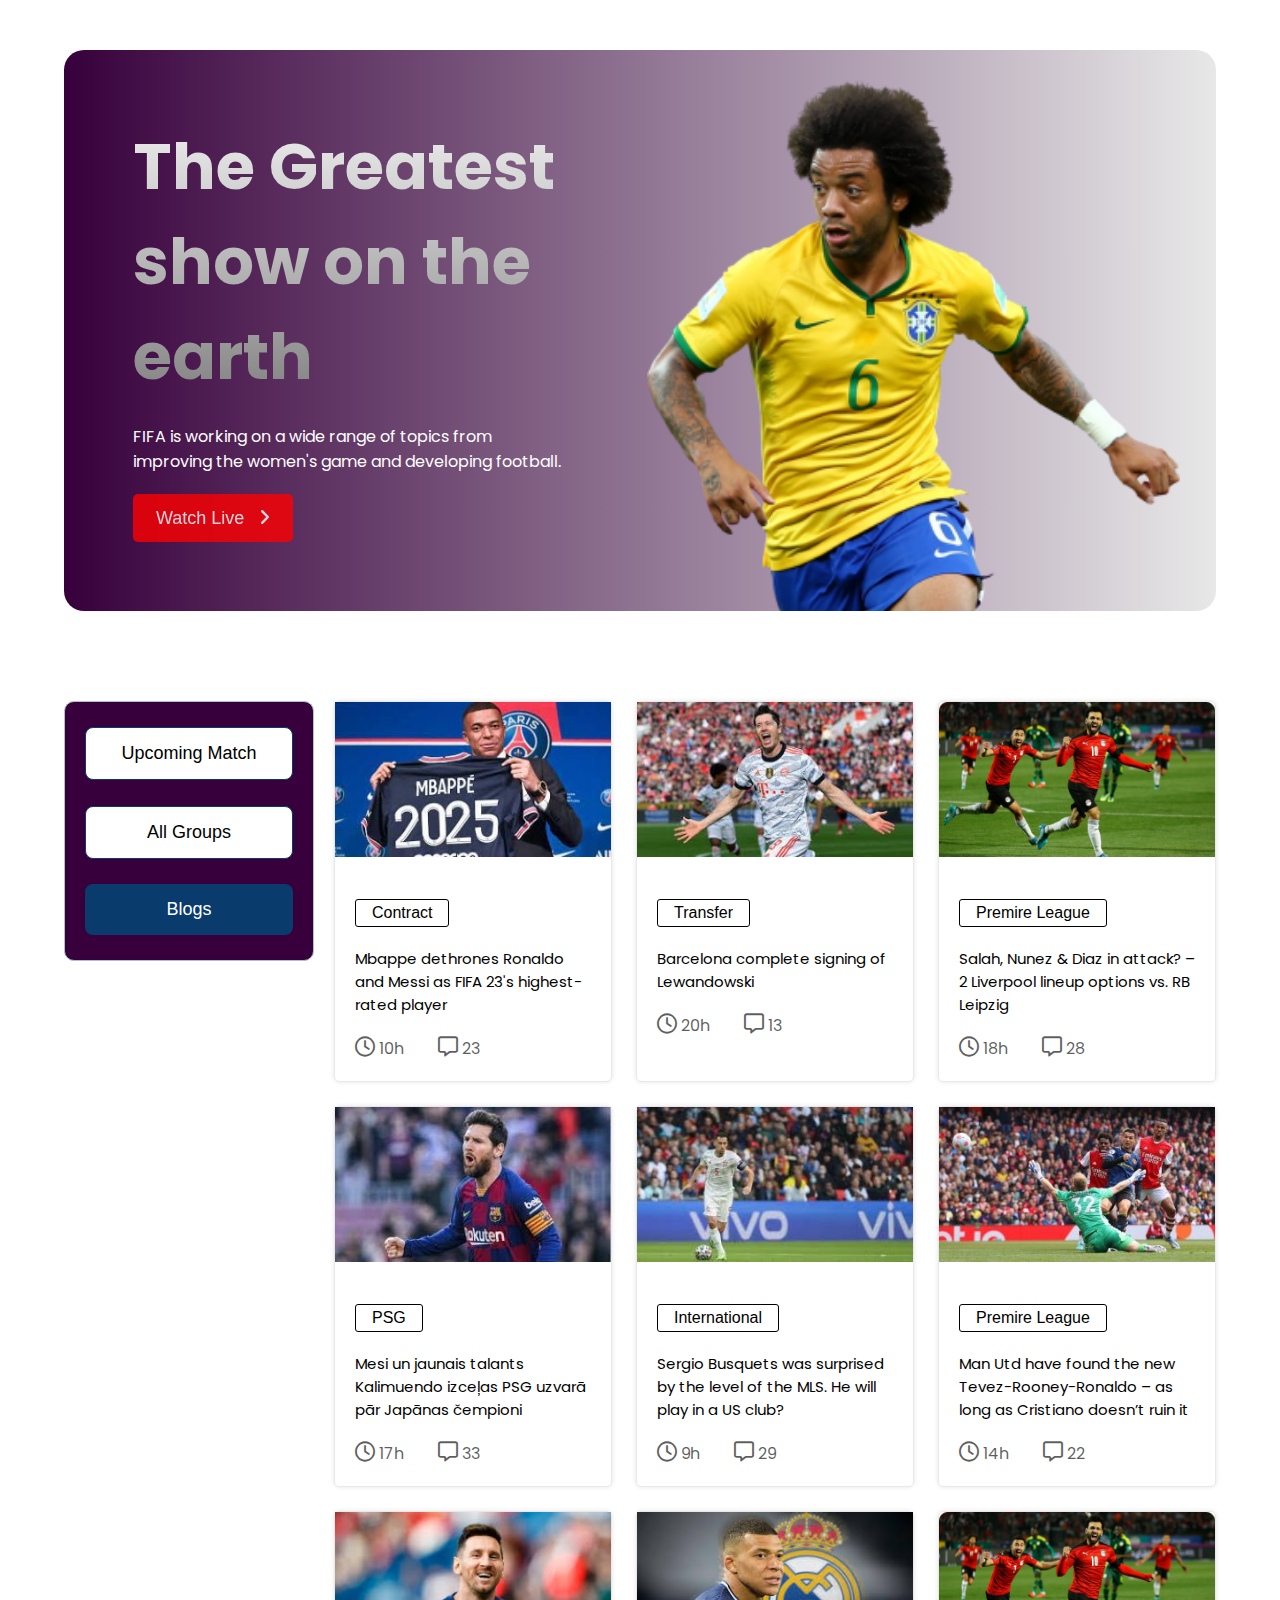
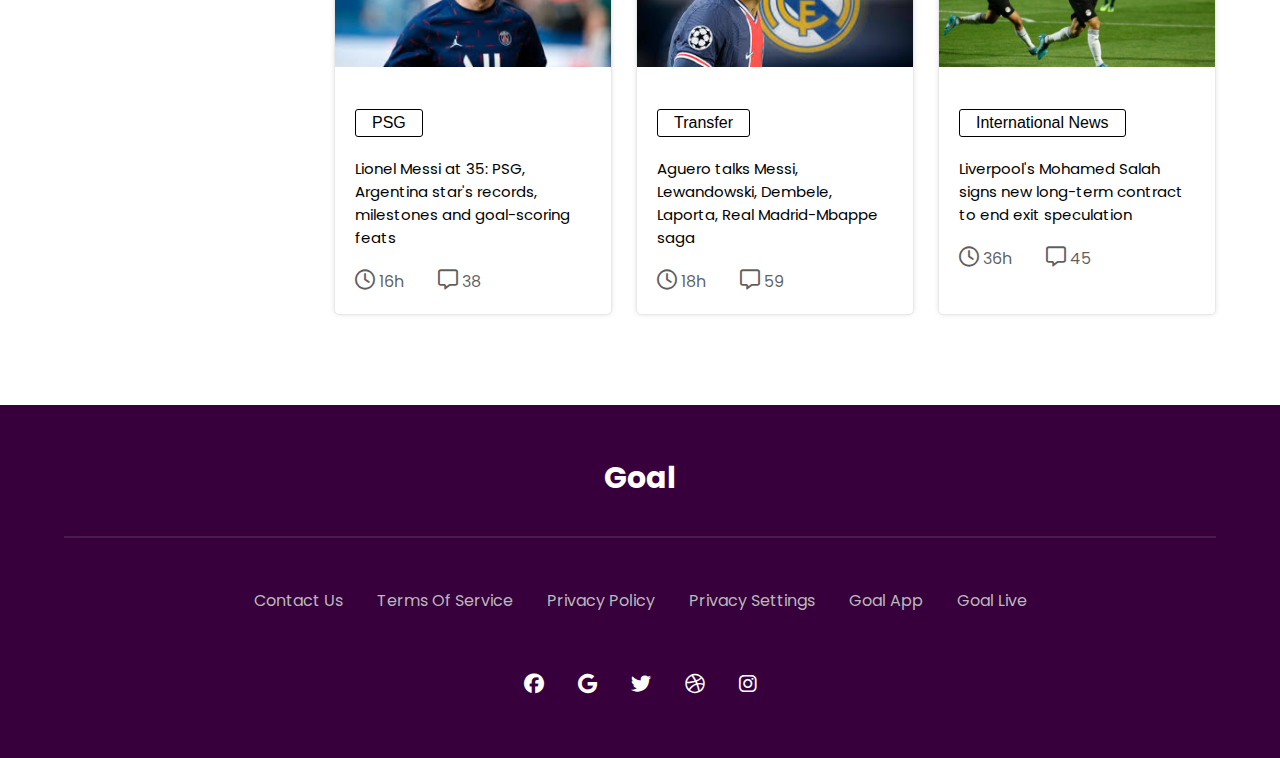
==== commit 90033f1b: "final push" ====
--- a/index.html
+++ b/index.html
@@ -4,7 +4,7 @@
     <meta charset="UTF-8">
     <meta http-equiv="X-UA-Compatible" content="IE=edge">
     <meta name="viewport" content="width=device-width, initial-scale=1.0">
-    <title>world-cup</title>
+    <title>One Football</title>
 
     <!-- favicon -->
     <link rel="shortcut icon" href="images/favicon.ico" type="image/x-icon">
@@ -49,8 +49,8 @@
                     <div class="blog">
                         <img src="images/blog-3.jpg" alt="blog-images">
                         <div class="blog-content">
-                            <button>transfer</button>
-                            <p>Transfer Live: Chlesea in talks over Kimpenbe transfer</p>
+                            <button>Contract</button>
+                            <p>Mbappe dethrones Ronaldo and Messi as FIFA 23's highest-rated player</p>
                             <span><i class="fa-regular fa-clock"></i> 10h</span>
                             <span><i class="fa-regular  fa-message"></i> 23</span>
                         </div>
@@ -59,7 +59,7 @@
                         <img src="images/blog-2.jpg" alt="blog-images">
                         <div class="blog-content">
                             <button>transfer</button>
-                            <p>Transfer Live: Chlesea in talks over Kimpenbe transfer</p>
+                            <p>Barcelona complete signing of Lewandowski</p>
                             <span><i class="fa-regular fa-clock"></i> 20h</span>
                             <span><i class="fa-regular  fa-message"></i> 13</span>
                         </div>
@@ -67,8 +67,8 @@
                     <div class="blog">
                         <img src="images/blog-1.png" alt="blog-images">
                         <div class="blog-content">
-                            <button>transfer</button>
-                            <p>Transfer Live: Chlesea in talks over Kimpenbe transfer</p>
+                            <button>premire league</button>
+                            <p>Salah, Nunez & Diaz in attack? – 2 Liverpool lineup options vs. RB Leipzig</p>
                             <span><i class="fa-regular fa-clock"></i> 18h</span>
                             <span><i class="fa-regular  fa-message"></i> 28</span>
                         </div>
@@ -76,8 +76,8 @@
                     <div class="blog">
                         <img src="images/blog-6.jpg" alt="blog-images">
                         <div class="blog-content">
-                            <button>transfer</button>
-                            <p>Transfer Live: Chlesea in talks over Kimpenbe transfer</p>
+                            <button>PSG</button>
+                            <p>Mesi un jaunais talants Kalimuendo izceļas PSG uzvarā pār Japānas čempioni</p>
                             <span><i class="fa-regular fa-clock"></i> 17h</span>
                             <span><i class="fa-regular  fa-message"></i> 33</span>
                         </div>
@@ -85,8 +85,8 @@
                     <div class="blog">
                         <img src="images/blog-5.jpg" alt="blog-images">
                         <div class="blog-content">
-                            <button>transfer</button>
-                            <p>Transfer Live: Chlesea in talks over Kimpenbe transfer</p>
+                            <button>International</button>
+                            <p>Sergio Busquets was surprised by the level of the MLS. He will play in a US club?</p>
                             <span><i class="fa-regular fa-clock"></i> 9h</span>
                             <span><i class="fa-regular  fa-message"></i> 29</span>
                         </div>
@@ -94,8 +94,8 @@
                     <div class="blog">
                         <img src="images/blog-4.jpg" alt="blog-images">
                         <div class="blog-content">
-                            <button>transfer</button>
-                            <p>Transfer Live: Chlesea in talks over Kimpenbe transfer</p>
+                            <button>premire league</button>
+                            <p>Man Utd have found the new Tevez-Rooney-Ronaldo – as long as Cristiano doesn’t ruin it</p>
                             <span><i class="fa-regular fa-clock"></i> 14h</span>
                             <span><i class="fa-regular  fa-message"></i> 22</span>
                         </div>
@@ -103,8 +103,8 @@
                     <div class="blog hide-blog">
                         <img src="images/blog-8.jpg" alt="blog-images">
                         <div class="blog-content">
-                            <button>transfer</button>
-                            <p>Transfer Live: Chlesea in talks over Kimpenbe transfer</p>
+                            <button>PSG</button>
+                            <p>Lionel Messi at 35: PSG, Argentina star's records, milestones and goal-scoring feats</p>
                             <span><i class="fa-regular fa-clock"></i> 16h</span>
                             <span><i class="fa-regular  fa-message"></i> 38</span>
                         </div>
@@ -113,7 +113,7 @@
                         <img src="images/blog-7.jpg" alt="blog-images">
                         <div class="blog-content">
                             <button>transfer</button>
-                            <p>Transfer Live: Chlesea in talks over Kimpenbe transfer</p>
+                            <p>Aguero talks Messi, Lewandowski, Dembele, Laporta, Real Madrid-Mbappe saga</p>
                             <span><i class="fa-regular fa-clock"></i> 18h</span>
                             <span><i class="fa-regular  fa-message"></i> 59</span>
                         </div>
@@ -121,8 +121,8 @@
                     <div class="blog hide-blog">
                         <img src="images/Blog Image.png" alt="blog-images">
                         <div class="blog-content">
-                            <button>transfer</button>
-                            <p>Transfer Live: Chlesea in talks over Kimpenbe transfer</p>
+                            <button>International News</button>
+                            <p>Liverpool's Mohamed Salah signs new long-term contract to end exit speculation</p>
                             <span><i class="fa-regular fa-clock"></i> 36h</span>
                             <span><i class="fa-regular  fa-message"></i> 45</span>
                         </div>
--- a/css/style.css
+++ b/css/style.css
@@ -187,8 +187,7 @@
     height:auto;
 }
 .blog-content {
-    padding-left:20px;
-    padding-bottom:20px;
+    padding:20px;
 }
 .blog button {
     padding:4px 16px;
@@ -284,10 +283,8 @@
     color:#4D4D4D;
 }
 .match .match-info {    
-    display:flex;
-    align-items:center;
-    justify-content:space-between;
-    width:100%;
+    display:grid;
+    grid-template-columns:repeat(3, 1fr);
 }
 .match .match-info h4 {
     font-size:22px;
